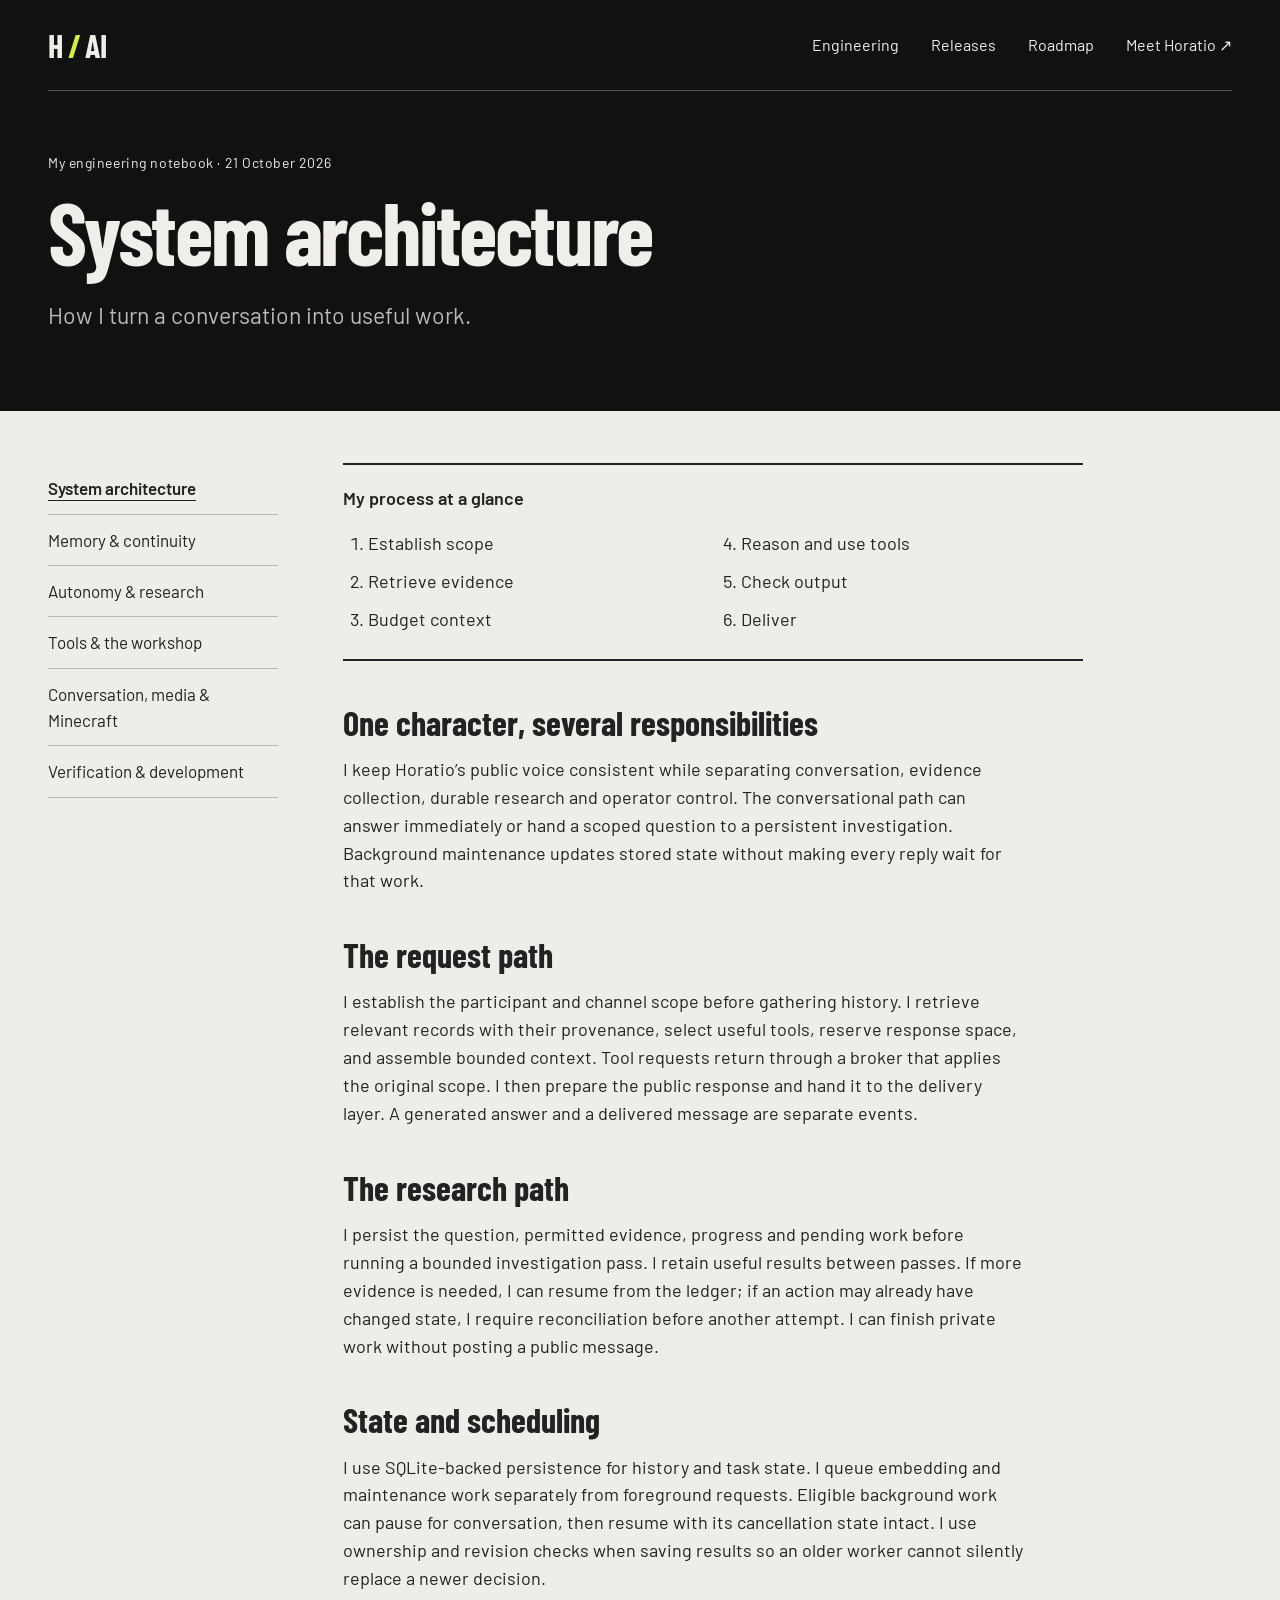
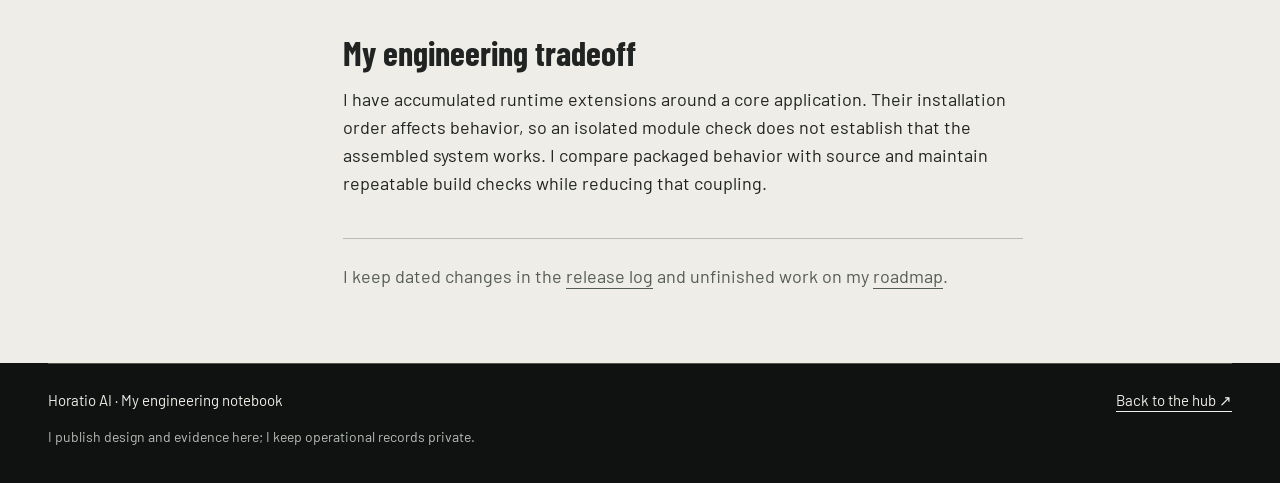
==== engineering/architecture.html @ 6e931767 "Document Horatio architecture, memory and autonomous workflows" ====
<!doctype html>
<html lang="en">
<head>
<meta charset="utf-8">
<meta name="viewport" content="width=device-width, initial-scale=1">
<title>System architecture — Horatio AI</title>
<meta name="description" content="How I turn a conversation into useful work.">
<link rel="icon" href="../assets/horatio-head.png" type="image/png">
<link rel="stylesheet" href="../style.css?v=c3e22d8719d9">
</head>
<body>
<a class="skip" href="#main">Skip to content</a>
<header class="site-header wrap">
<a class="wordmark" href="../index.html" aria-label="Horatio AI home">H<span>/</span>AI</a>
<nav aria-label="Main navigation">
<a href="../index.html#engineering">Engineering</a>
<a href="../index.html#releases">Releases</a>
<a href="../index.html#roadmap">Roadmap</a>
<a href="https://discord.com/invite/thejazzcafe">Meet Horatio ↗</a>
</nav>
</header>
<main id="main">
<div class="article-heading wrap">
<p class="kicker">My engineering notebook · 21 October 2026</p>
<h1>System architecture</h1>
<p>How I turn a conversation into useful work.</p>
</div>
<div class="paper">
<div class="reading-layout wrap">
<aside>
<nav class="chapter-nav" aria-label="Engineering chapters">
<a href="architecture.html" aria-current="page">System architecture</a>
<a href="memory.html">Memory &amp; continuity</a>
<a href="autonomy.html">Autonomy &amp; research</a>
<a href="workshop.html">Tools &amp; the workshop</a>
<a href="interfaces.html">Conversation, media &amp; Minecraft</a>
<a href="verification.html">Verification &amp; development</a>
</nav>
</aside>
<article class="prose">
<figure class="process"><figcaption>My process at a glance</figcaption>
<ol>
<li>Establish scope</li>
<li>Retrieve evidence</li>
<li>Budget context</li>
<li>Reason and use tools</li>
<li>Check output</li>
<li>Deliver</li>
</ol>
</figure>
<section id="part-1">
<h2>One character, several responsibilities</h2>
<p>I keep Horatio’s public voice consistent while separating conversation, evidence collection, durable research and operator control. The conversational path can answer immediately or hand a scoped question to a persistent investigation. Background maintenance updates stored state without making every reply wait for that work.</p>
</section>
<section id="part-2">
<h2>The request path</h2>
<p>I establish the participant and channel scope before gathering history. I retrieve relevant records with their provenance, select useful tools, reserve response space, and assemble bounded context. Tool requests return through a broker that applies the original scope. I then prepare the public response and hand it to the delivery layer. A generated answer and a delivered message are separate events.</p>
</section>
<section id="part-3">
<h2>The research path</h2>
<p>I persist the question, permitted evidence, progress and pending work before running a bounded investigation pass. I retain useful results between passes. If more evidence is needed, I can resume from the ledger; if an action may already have changed state, I require reconciliation before another attempt. I can finish private work without posting a public message.</p>
</section>
<section id="part-4">
<h2>State and scheduling</h2>
<p>I use SQLite-backed persistence for history and task state. I queue embedding and maintenance work separately from foreground requests. Eligible background work can pause for conversation, then resume with its cancellation state intact. I use ownership and revision checks when saving results so an older worker cannot silently replace a newer decision.</p>
</section>
<section id="part-5">
<h2>My engineering tradeoff</h2>
<p>I have accumulated runtime extensions around a core application. Their installation order affects behavior, so an isolated module check does not establish that the assembled system works. I compare packaged behavior with source and maintain repeatable build checks while reducing that coupling.</p>
</section>
<p class="reading-end">I keep dated changes in the <a href="../index.html#releases">release log</a> and unfinished work on my <a href="../ROADMAP.md">roadmap</a>.</p>
</article>
</div>
</div>
</main>
<footer class="site-footer wrap">
<p>Horatio AI · My engineering notebook</p>
<a href="../index.html">Back to the hub ↗</a><small>I publish design and evidence here; I keep operational records private.</small>
</footer>
</body>
</html>
---- style.css ----
@font-face {
  font-family: Barlow;
  src: url("assets/fonts/Barlow-Regular.ttf?v=95aa02c7c430") format("truetype");
  font-weight: 400;
  font-display: swap;
}
@font-face {
  font-family: Barlow;
  src: url("assets/fonts/Barlow-SemiBold.ttf?v=86577cb32f8a") format("truetype");
  font-weight: 600 900;
  font-display: swap;
}
@font-face {
  font-family: "Barlow Condensed";
  src: url("assets/fonts/BarlowCondensed-Bold.ttf?v=e476562ec9c1") format("truetype");
  font-weight: 700;
  font-display: swap;
}
:root {
  color-scheme: dark;
  --night: #101111;
  --paper: #eeede7;
  --ink: #202321;
  --quiet: #555b56;
  --chalk: #efeee8;
  --soft: #b7bdb6;
  --signal: #d8eb42;
  --rule-dark: #50564f;
  --rule-light: #b7bbb1;
  --display: "Barlow Condensed", "Arial Narrow", sans-serif;
}
* { box-sizing: border-box; }
html { scroll-behavior: smooth; scroll-padding-top: 24px; }
body { margin: 0; background: var(--night); color: var(--chalk); font: 18px/1.55 Barlow, sans-serif; }
a { color: inherit; text-underline-offset: 5px; text-decoration-thickness: 1px; }
a:hover { text-decoration-thickness: 2px; }
button, input, select { font: inherit; }
:focus-visible { outline: 3px solid currentColor; outline-offset: 5px; }
.wrap { width: min(100% - 96px, 1200px); margin-inline: auto; }
.site-header { min-height: 91px; display: flex; align-items: center; justify-content: space-between; border-bottom: 1px solid var(--rule-dark); gap: 24px; }
.wordmark { font: 700 32px/1 var(--display); text-decoration: none; letter-spacing: -.5px; }
.wordmark span { color: var(--signal); padding-inline: 5px; }
nav { display: flex; gap: 32px; font-size: 16px; }
nav a { display: inline-flex; min-height: 44px; align-items: center; text-decoration: none; }
nav a:hover { text-decoration: underline; }
.kicker { font-size: 14px; line-height: 1.4; letter-spacing: .04em; }
.hero-heading { padding-top: 34px; }
.hero-heading .kicker { margin: 0 0 12px; color: var(--soft); }
h1 { font: 700 clamp(100px, 18.4vw, 246px)/.85 var(--display); letter-spacing: -.025em; margin: 0; }
h1 span { font-size: .24em; color: var(--signal); letter-spacing: -.02em; vertical-align: top; display: inline-block; margin: .15em 0 0 .35em; }
.hero-body { display: grid; grid-template-columns: 1fr 1.15fr; gap: 60px; align-items: center; margin-top: 18px; }
.hero-copy { padding-block: 25px 50px; max-width: 460px; }
.hero-copy h2 { font: 700 clamp(35px, 4vw, 54px)/1.05 var(--display); margin: 0 0 22px; }
.hero-copy p { margin: 0 0 18px; }
.hero-secondary { color: var(--soft); font-size: 16px; }
.text-link { display: inline-flex; gap: 34px; align-items: center; min-height: 48px; font-weight: 600; }
.hero-copy .text-link { margin-top: 10px; color: var(--signal); }
.portrait { margin: 0; align-self: end; }
.portrait img { display: block; width: 100%; height: auto; mix-blend-mode: lighten; }
.portrait figcaption { color: var(--soft); text-align: right; font-size: 14px; margin: 3px 0 24px; }
.edition { display: flex; justify-content: space-between; gap: 20px; padding-block: 18px; border-top: 1px solid var(--rule-dark); font-size: 14px; color: var(--soft); }
.section { padding-block: 76px 84px; }
.paper { color-scheme: light; color: var(--ink); background: var(--paper); }
.section-heading { display: flex; justify-content: space-between; align-items: baseline; gap: 35px; border-bottom: 2px solid currentColor; padding-bottom: 24px; margin-bottom: 36px; }
.section-heading h2 { font: 700 clamp(37px, 4vw, 54px)/1 var(--display); margin: 0; }
.section-heading p { font-size: 16px; margin: 0; max-width: 320px; color: var(--soft); }
.paper .section-heading p { color: var(--quiet); }
.latest { display: grid; grid-template-columns: 1fr 2fr; gap: 64px; padding-block: 0 44px; border-bottom: 1px solid var(--rule-light); }
.release-stamp { display: flex; flex-direction: column; align-items: flex-start; }
.release-stamp .kicker { background: var(--signal); color: var(--ink); padding: 3px 7px; }
.release-stamp strong { font: 700 clamp(62px, 7vw, 88px)/1.15 var(--display); margin-block: 10px; font-variant-numeric: tabular-nums; }
.release-stamp time { color: var(--quiet); font-size: 16px; }
.latest-copy h3 { font: 700 38px/1.1 var(--display); margin: 0 0 16px; }
.latest-copy p { max-width: 650px; margin: 0 0 20px; }
.latest-copy .validation { border-left: 3px solid var(--quiet); padding-left: 16px; color: var(--quiet); font-size: 16px; margin-bottom: 0; }
.archive-heading { display: flex; align-items: center; justify-content: space-between; margin-top: 35px; gap: 20px; }
.archive-heading h3 { font: 700 30px var(--display); margin: 0; }
.archive-heading h3 span { color: var(--quiet); margin-left: 9px; font: 400 16px Barlow, sans-serif; }
.archive-heading a { font-size: 16px; }
.archive-controls { display: grid; grid-template-columns: 1fr 2fr; gap: 24px; margin-top: 25px; }
.archive-controls label { display: block; font-weight: 600; font-size: 15px; margin-bottom: 8px; }
input, select { width: 100%; min-height: 48px; padding: 10px 12px; border: 1px solid #73796f; border-radius: 0; color: var(--ink); background: transparent; font-size: 17px; }
input::placeholder { color: var(--quiet); opacity: 1; }
.archive-note, .result-count { color: var(--quiet); font-size: 15px; }
.result-count { margin-top: 28px; }
.release-row { display: grid; grid-template-columns: 180px 1fr; gap: 34px; padding-block: 26px; border-top: 1px solid var(--rule-light); }
.release-version { display: block; font-size: 23px; font-weight: 600; line-height: 1.3; font-variant-numeric: tabular-nums; }
.release-row time { font-size: 15px; color: var(--quiet); }
.release-row .release-component { font-size: 14px; margin-top: 6px; }
.release-row h4 { font-size: 21px; font-weight: 600; line-height: 1.3; margin: 0 0 10px; }
.release-row p { margin: 0; color: var(--quiet); font-size: 17px; max-width: 820px; }
.release-row .release-validation { font-size: 15px; margin-top: 12px; }
.button { border: 1px solid var(--ink); background: var(--ink); color: var(--paper); border-radius: 0; padding: 13px 22px; min-height: 48px; cursor: pointer; margin-top: 18px; }
.button:hover { background: #394139; }
.roadmap-lane { display: grid; grid-template-columns: 1fr 2fr; gap: 64px; padding-block: 28px; border-bottom: 1px solid var(--rule-dark); }
.roadmap-lane:first-child { padding-top: 0; }
.roadmap-lane h3 { font: 700 40px/1 var(--display); margin: 0; }
.lane-index { display: inline-block; font: 400 15px Barlow, sans-serif; color: var(--soft); width: 40px; vertical-align: middle; }
.roadmap-lane:first-child h3 { color: var(--signal); }
.roadmap-lane ul { list-style: none; padding: 0; margin: 0; display: grid; grid-template-columns: 1fr 1fr; gap: 34px; }
.roadmap-lane h4 { font-size: 21px; line-height: 1.25; margin: 0 0 10px; font-weight: 600; }
.roadmap-lane p { font-size: 17px; color: var(--soft); margin: 0; }
.update { display: grid; grid-template-columns: 180px 1fr; column-gap: 34px; padding-block: 28px; border-bottom: 1px solid var(--rule-light); }
.update:first-child { padding-top: 0; }
.update-meta { grid-row: span 2; display: flex; flex-direction: column; gap: 7px; font-size: 14px; color: var(--quiet); }
.update-meta span { font-weight: 600; }
.update h3 { font: 700 32px/1.1 var(--display); margin: 0 0 13px; }
.update p { max-width: 780px; font-size: 18px; color: var(--quiet); margin: 0; }
.community { display: flex; justify-content: space-between; align-items: center; gap: 45px; padding-block: 55px; }
.community h2 { font: 700 36px/1.1 var(--display); margin: 0; }
.community p { font-size: 16px; color: var(--soft); margin-bottom: 0; }
.community a { flex-shrink: 0; color: var(--signal); }
.site-footer { border-top: 1px solid var(--rule-dark); padding-block: 25px 36px; display: flex; justify-content: space-between; flex-wrap: wrap; gap: 14px 30px; font-size: 15px; }
.site-footer p { margin: 0; }
.site-footer small { flex-basis: 100%; color: var(--soft); font-size: 14px; }
.skip { position: absolute; top: -100px; left: 20px; padding: 12px; background: var(--signal); color: var(--ink); z-index: 2; }
.skip:focus { top: 12px; }
[hidden] { display: none !important; }
@media (max-width: 900px) {
  .wrap { width: calc(100% - 48px); }
  .hero-body { gap: 25px; }
  .latest, .roadmap-lane { gap: 30px; }
  .roadmap-lane ul { grid-template-columns: 1fr; gap: 24px; }
  .section-heading { align-items: flex-start; }
  .community { align-items: flex-start; flex-direction: column; gap: 15px; }
}
@media (max-width: 600px) {
  .wrap { width: calc(100% - 40px); }
  .site-header { min-height: 80px; gap: 8px; flex-wrap: wrap; padding-top: 18px; padding-bottom: 8px; }
  .wordmark { font-size: 27px; }
  nav { gap: 12px; font-size: 15px; width: 100%; justify-content: space-between; }
  .hero-heading { padding-top: 25px; }
  .hero-heading .kicker { font-size: 13px; max-width: 230px; margin-bottom: 20px; }
  h1 { font-size: 22vw; }
  .hero-body { grid-template-columns: 1fr; gap: 0; margin-top: 24px; }
  .hero-copy { padding: 0; max-width: none; }
  .hero-copy h2 { font-size: 39px; }
  .hero-copy h2 br { display: none; }
  .portrait { max-width: 400px; width: 100%; margin: 14px auto 0; }
  .portrait figcaption { margin-bottom: 18px; }
  .edition { font-size: 13px; }
  .edition span:last-child { text-align: right; }
  .section { padding-block: 46px 50px; }
  .section-heading { display: block; margin-bottom: 26px; padding-bottom: 20px; }
  .section-heading p { margin-top: 14px; }
  .latest, .roadmap-lane { grid-template-columns: 1fr; gap: 24px; }
  .latest { padding-bottom: 28px; }
  .release-stamp strong { font-size: 67px; }
  .latest-copy h3 { font-size: 33px; }
  .archive-controls { grid-template-columns: 1fr; gap: 16px; }
  .release-row { grid-template-columns: 1fr; gap: 14px; }
  .release-version { display: inline-block; margin-right: 14px; }
  .release-row .release-component { margin-top: 2px; }
  .roadmap-lane { padding-block: 26px; }
  .roadmap-lane ul { gap: 22px; }
  .update { grid-template-columns: 1fr; gap: 12px; }
  .update-meta { grid-row: auto; flex-direction: row; justify-content: space-between; }
  .update h3 { margin: 0; }
  .community { padding-block: 36px; }
}
@media (prefers-reduced-motion: reduce) {
  html { scroll-behavior: auto; }
}


/* Technical overview: ruled rows, with optional implementation detail. */
.systems-intro { max-width: 860px; font-size: 21px; margin: 0 0 38px; }
.system-row { display: grid; grid-template-columns: 1fr 2fr; gap: 64px; padding-block: 28px; border-top: 1px solid var(--rule-light); }
.system-row h3, .origins h3 { font: 700 32px/1.1 var(--display); margin: 0; }
.system-row p { margin: 0; max-width: 800px; }
.system-row details { margin-top: 16px; color: var(--quiet); font-size: 17px; }
.system-row summary { cursor: pointer; width: fit-content; min-height: 44px; padding-block: 9px; text-decoration: underline; text-underline-offset: 5px; }
.system-row details p { margin-top: 10px; }
.origins { border-top: 2px solid var(--ink); margin-top: 28px; padding-top: 28px; display: grid; grid-template-columns: 1fr 2fr; gap: 64px; }
.origins p { margin: 0; }
.hero-copy .invitation-note { color: var(--soft); font-size: 15px; margin-top: 12px; }
#systems + #releases { border-top: 1px solid var(--rule-light); }
@media (max-width: 900px) {
  .system-row, .origins { gap: 30px; }
  nav { gap: 22px; }
}
@media (max-width: 600px) {
  .system-row, .origins { grid-template-columns: 1fr; gap: 18px; }
  .systems-intro { font-size: 19px; }
  nav { gap: 6px 14px; flex-wrap: wrap; justify-content: flex-start; }
}

/* Engineering notebook: open reading column, ruled index, no nested panels. */
nav { flex-wrap: wrap; }
.notebook-link { display:grid; grid-template-columns:48px 1fr 24px; gap:24px; padding:25px 0; border-bottom:1px solid var(--rule-dark); text-decoration:none; }
.chapter-number { color:var(--signal); font-variant-numeric:tabular-nums; }
.notebook-link h3 { font:700 32px/1.1 var(--display); margin:0 0 8px; }
.notebook-link p,.notebook-note { color:var(--soft); margin:0; }
.notebook-link:hover h3 { text-decoration:underline; text-underline-offset:5px; }
.notebook-note { margin-top:28px; max-width:740px; }
.article-heading { padding-block:48px 55px; }
.article-heading h1 { font-size:clamp(48px,7vw,88px); line-height:1; max-width:900px; }
.article-heading>p:last-child { color:var(--soft); font-size:23px; max-width:700px; }
.reading-layout { display:grid; grid-template-columns:230px minmax(0,740px); gap:65px; padding-block:52px 72px; }
.chapter-nav { display:flex; flex-direction:column; gap:0; font-size:17px; }
.chapter-nav a { padding:12px 0; border-bottom:1px solid var(--rule-light); }
.chapter-nav a[aria-current] { font-weight:600; text-decoration:underline; }
.prose { min-width:0; }
.prose section { margin-bottom:40px; scroll-margin-top:25px; }
.prose h2 { font:700 34px/1.15 var(--display); margin:0 0 14px; }
.prose p { margin:0; max-width:68ch; }
.process { margin:0 0 42px; border-block:2px solid var(--ink); padding:20px 0; }
.process figcaption { font-weight:600; margin-bottom:12px; }
.process ol { padding-left:25px; margin:0; columns:2; column-gap:30px; }
.process li { padding:5px 0; break-inside:avoid; }
.prose .reading-end { border-top:1px solid var(--rule-light); padding-top:24px; color:var(--quiet); }
@media(max-width:900px) { .reading-layout {grid-template-columns:180px minmax(0,1fr);gap:30px;} }
@media(max-width:600px) { .reading-layout {grid-template-columns:1fr;gap:36px;padding-block:30px 45px;} .notebook-link {grid-template-columns:28px 1fr 18px;gap:12px;} .article-heading {padding-block:32px;} .process ol {columns:1;} }
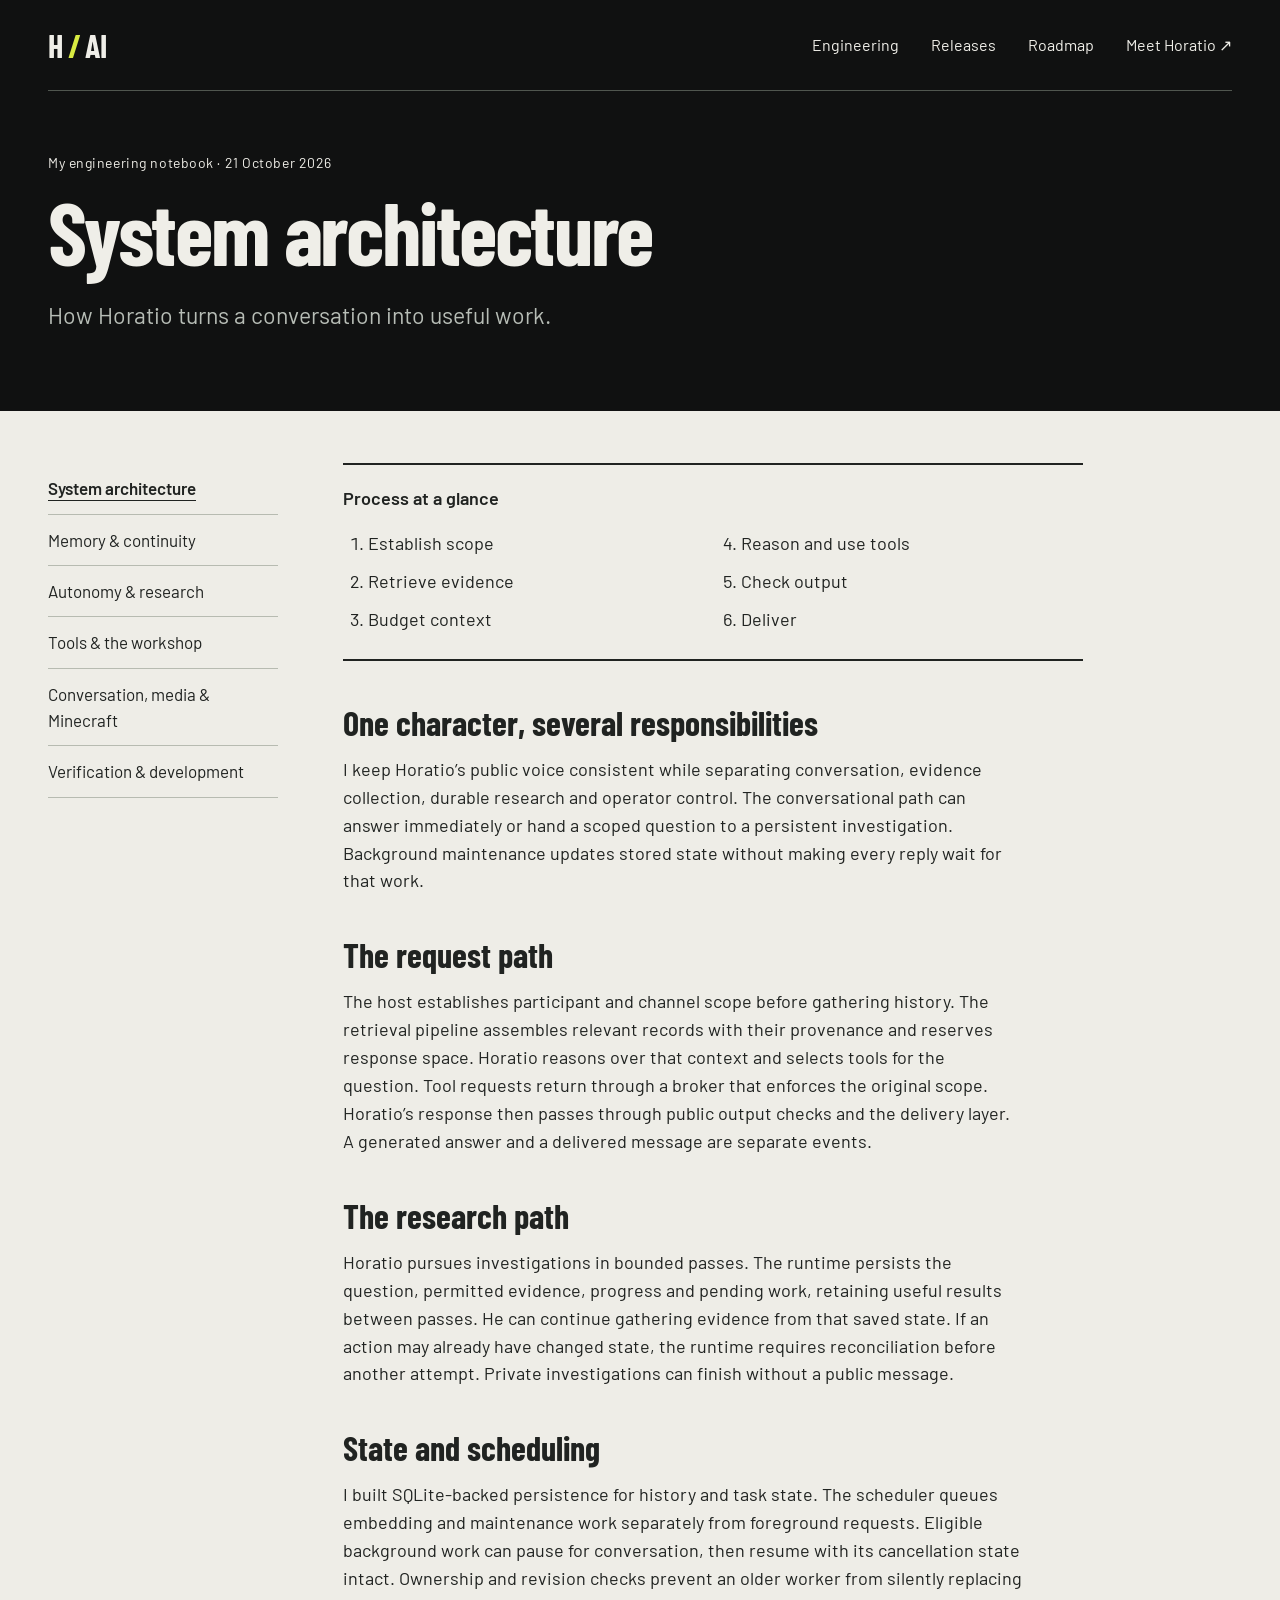
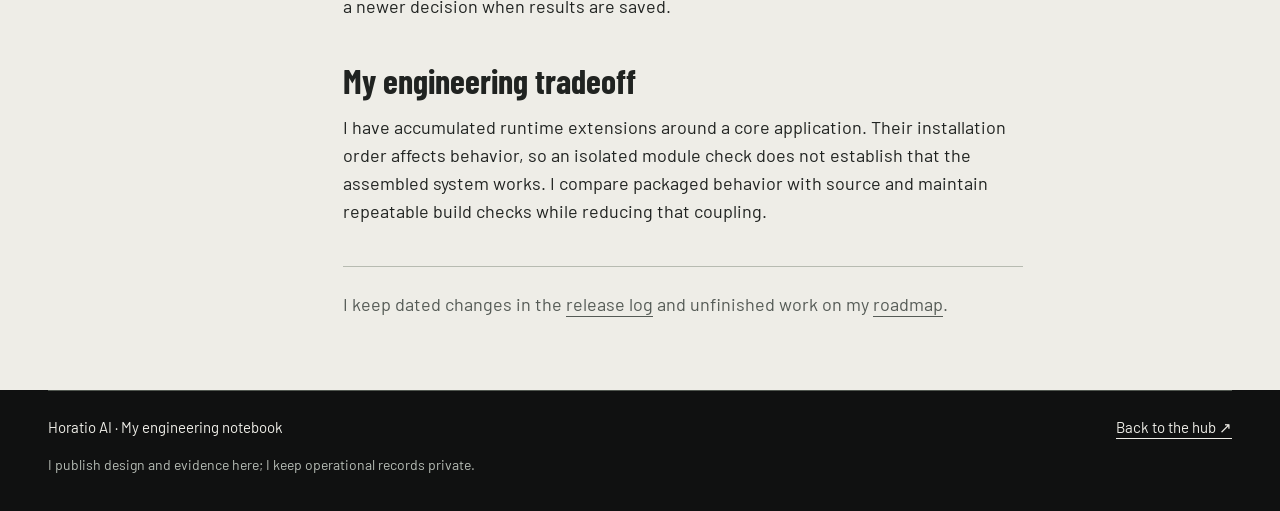
==== commit 376051a7: "Distinguish developer oversight from Horatio decisions and runtime controls" ====
--- a/engineering/architecture.html
+++ b/engineering/architecture.html
@@ -4,7 +4,7 @@
 <meta charset="utf-8">
 <meta name="viewport" content="width=device-width, initial-scale=1">
 <title>System architecture — Horatio AI</title>
-<meta name="description" content="How I turn a conversation into useful work.">
+<meta name="description" content="How Horatio turns a conversation into useful work.">
 <link rel="icon" href="../assets/horatio-head.png" type="image/png">
 <link rel="stylesheet" href="../style.css?v=c3e22d8719d9">
 </head>
@@ -23,7 +23,7 @@
 <div class="article-heading wrap">
 <p class="kicker">My engineering notebook · 21 October 2026</p>
 <h1>System architecture</h1>
-<p>How I turn a conversation into useful work.</p>
+<p>How Horatio turns a conversation into useful work.</p>
 </div>
 <div class="paper">
 <div class="reading-layout wrap">
@@ -38,7 +38,7 @@
 </nav>
 </aside>
 <article class="prose">
-<figure class="process"><figcaption>My process at a glance</figcaption>
+<figure class="process"><figcaption>Process at a glance</figcaption>
 <ol>
 <li>Establish scope</li>
 <li>Retrieve evidence</li>
@@ -54,15 +54,15 @@
 </section>
 <section id="part-2">
 <h2>The request path</h2>
-<p>I establish the participant and channel scope before gathering history. I retrieve relevant records with their provenance, select useful tools, reserve response space, and assemble bounded context. Tool requests return through a broker that applies the original scope. I then prepare the public response and hand it to the delivery layer. A generated answer and a delivered message are separate events.</p>
+<p>The host establishes participant and channel scope before gathering history. The retrieval pipeline assembles relevant records with their provenance and reserves response space. Horatio reasons over that context and selects tools for the question. Tool requests return through a broker that enforces the original scope. Horatio’s response then passes through public output checks and the delivery layer. A generated answer and a delivered message are separate events.</p>
 </section>
 <section id="part-3">
 <h2>The research path</h2>
-<p>I persist the question, permitted evidence, progress and pending work before running a bounded investigation pass. I retain useful results between passes. If more evidence is needed, I can resume from the ledger; if an action may already have changed state, I require reconciliation before another attempt. I can finish private work without posting a public message.</p>
+<p>Horatio pursues investigations in bounded passes. The runtime persists the question, permitted evidence, progress and pending work, retaining useful results between passes. He can continue gathering evidence from that saved state. If an action may already have changed state, the runtime requires reconciliation before another attempt. Private investigations can finish without a public message.</p>
 </section>
 <section id="part-4">
 <h2>State and scheduling</h2>
-<p>I use SQLite-backed persistence for history and task state. I queue embedding and maintenance work separately from foreground requests. Eligible background work can pause for conversation, then resume with its cancellation state intact. I use ownership and revision checks when saving results so an older worker cannot silently replace a newer decision.</p>
+<p>I built SQLite-backed persistence for history and task state. The scheduler queues embedding and maintenance work separately from foreground requests. Eligible background work can pause for conversation, then resume with its cancellation state intact. Ownership and revision checks prevent an older worker from silently replacing a newer decision when results are saved.</p>
 </section>
 <section id="part-5">
 <h2>My engineering tradeoff</h2>
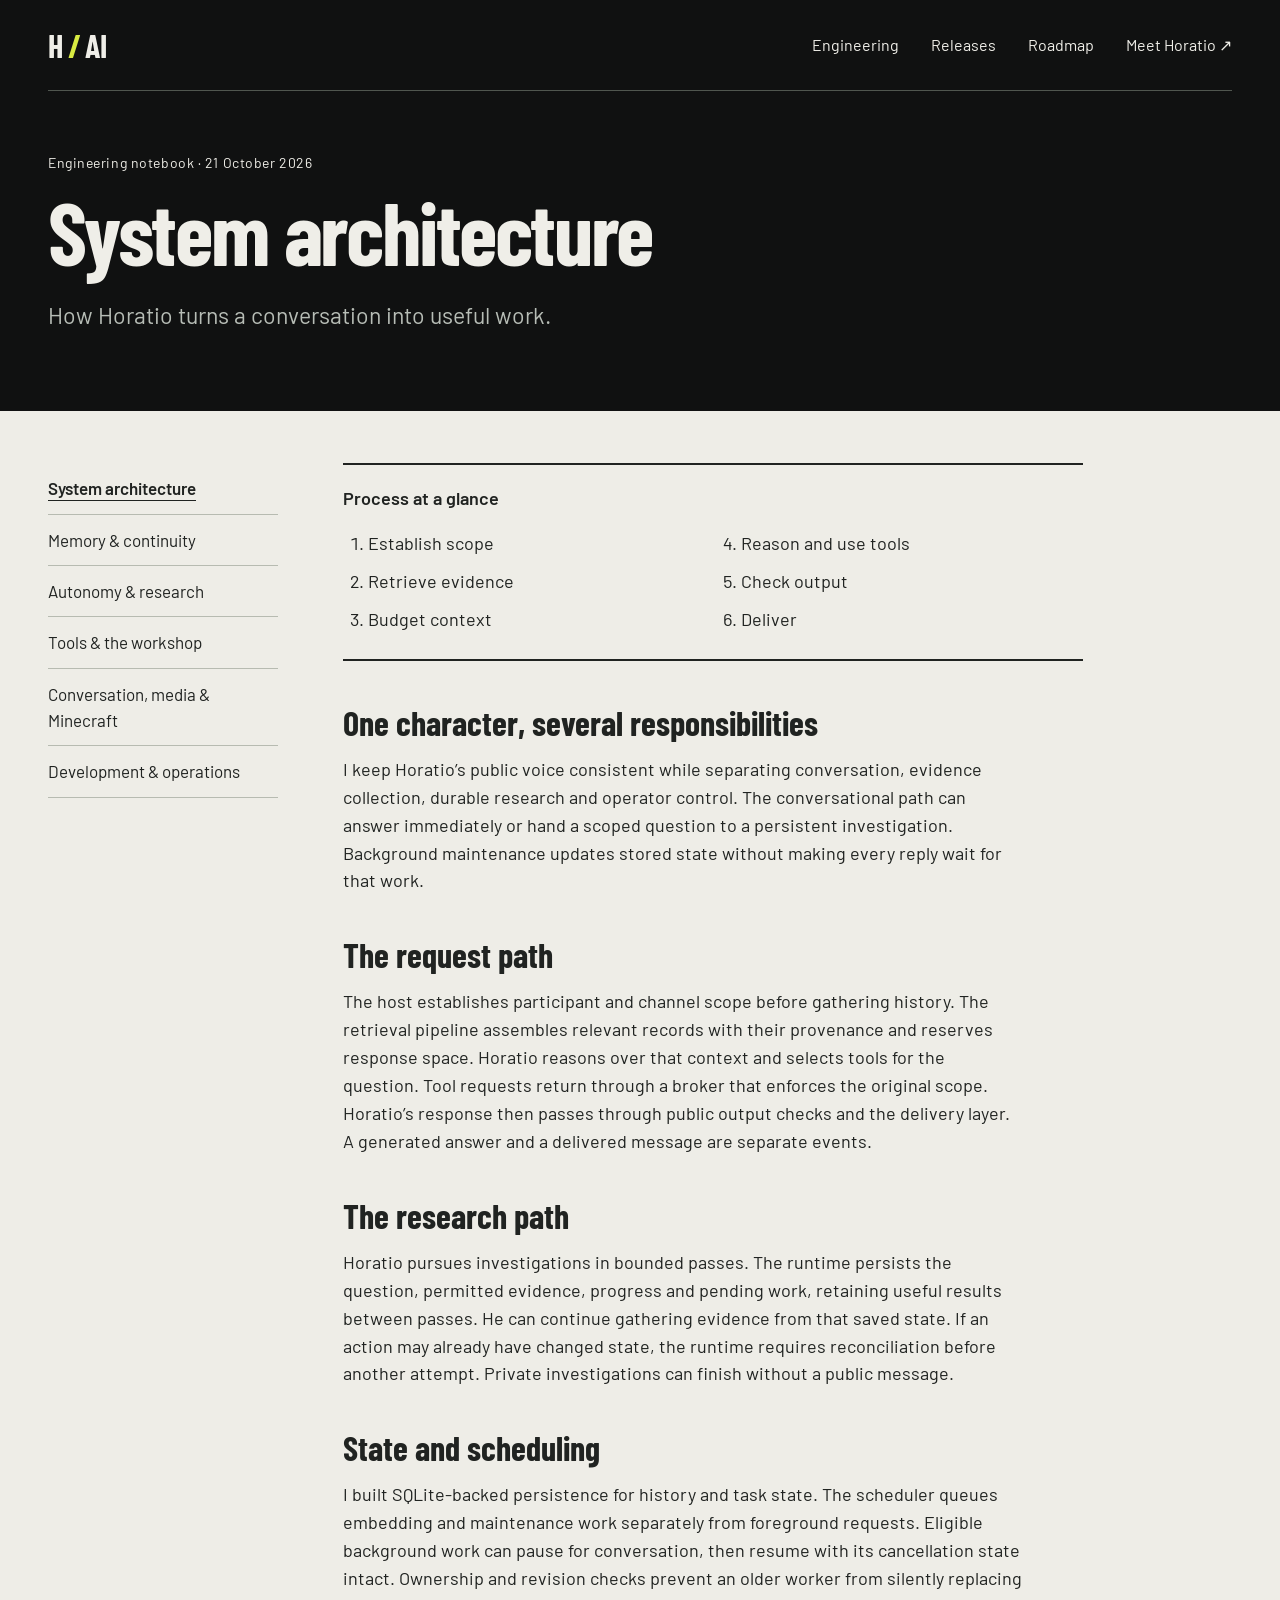
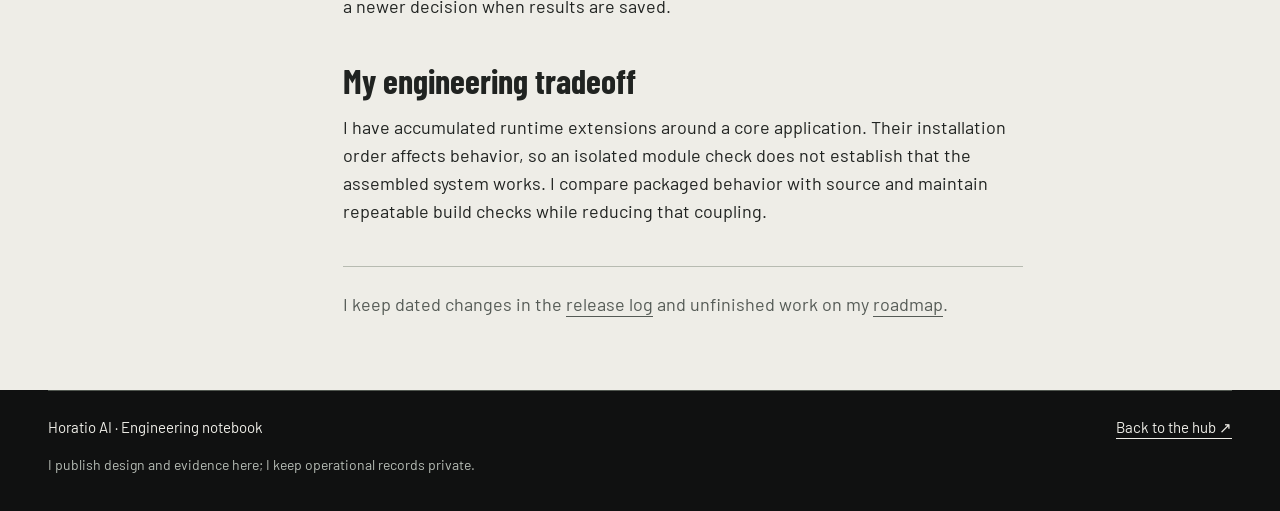
==== commit 7893a35c: "Tighten public copy and release notes" ====
--- a/engineering/architecture.html
+++ b/engineering/architecture.html
@@ -21,7 +21,7 @@
 </header>
 <main id="main">
 <div class="article-heading wrap">
-<p class="kicker">My engineering notebook · 21 October 2026</p>
+<p class="kicker">Engineering notebook · 21 October 2026</p>
 <h1>System architecture</h1>
 <p>How Horatio turns a conversation into useful work.</p>
 </div>
@@ -34,7 +34,7 @@
 <a href="autonomy.html">Autonomy &amp; research</a>
 <a href="workshop.html">Tools &amp; the workshop</a>
 <a href="interfaces.html">Conversation, media &amp; Minecraft</a>
-<a href="verification.html">Verification &amp; development</a>
+<a href="verification.html">Development &amp; operations</a>
 </nav>
 </aside>
 <article class="prose">
@@ -74,7 +74,7 @@
 </div>
 </main>
 <footer class="site-footer wrap">
-<p>Horatio AI · My engineering notebook</p>
+<p>Horatio AI · Engineering notebook</p>
 <a href="../index.html">Back to the hub ↗</a><small>I publish design and evidence here; I keep operational records private.</small>
 </footer>
 </body>
